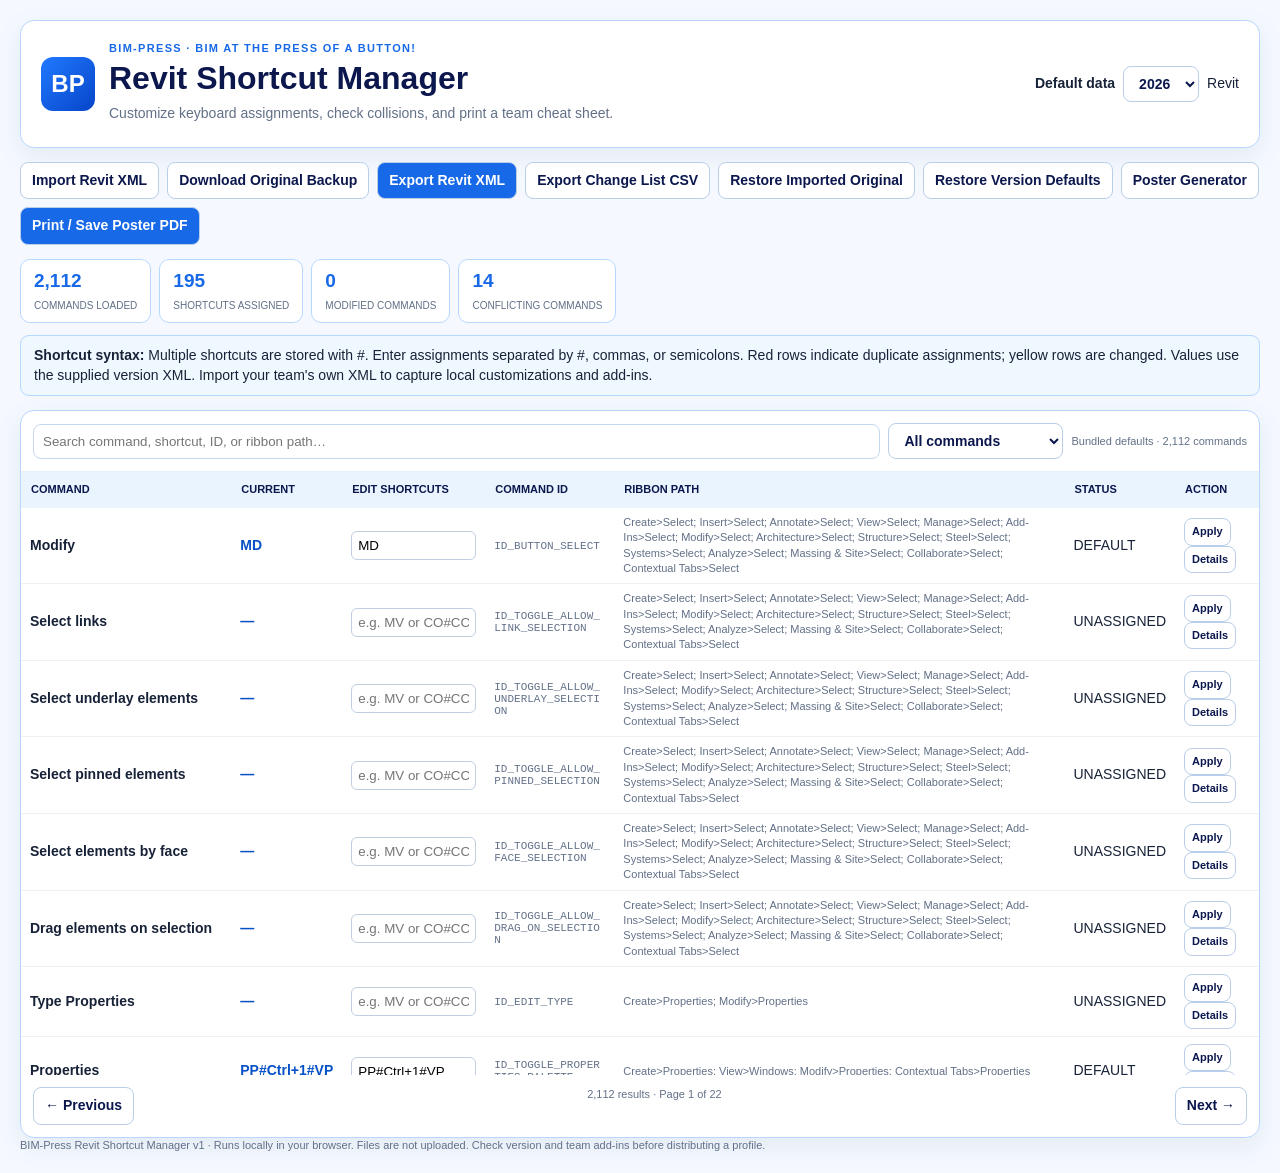
==== WEBSITE/apps/revit-keys/index.html @ 6be24c06 "Add Revit Keys shortcut manager app and its card Adds the portable Revit Shortcut Manager at WEBSITE" ====
<!doctype html><html><head><meta charset="utf-8"><meta name="viewport" content="width=device-width,initial-scale=1"><title>BIM-Press Revit Shortcut Manager</title><style>
:root{--b:#1769e8;--n:#0b174d;--p:#e8f3ff;--l:#b8d7ff;--r:#ffe3e3;--y:#fff4c7}*{box-sizing:border-box}body{margin:0;background:#f5f9ff;color:#172238;font:14px/1.4 "Segoe UI",Arial}.shell{max-width:1450px;margin:auto;padding:20px}.top,.panel,#poster{background:#fff;border:1px solid var(--l);border-radius:14px;box-shadow:0 8px 28px #173c7115}.top{padding:20px;display:flex;justify-content:space-between;align-items:center;gap:16px}.brand{display:flex;gap:14px;align-items:center}.logo{background:linear-gradient(135deg,#2079ff,#0745c9);color:#fff;border-radius:12px;font-size:24px;font-weight:900;width:54px;height:54px;display:grid;place-items:center}.eyebrow{color:var(--b);font-size:11px;font-weight:800;letter-spacing:.12em}h1{margin:0;color:var(--n);font-size:32px}p{margin:3px 0;color:#627087}.topright,.tools,.stats,.filters{display:flex;gap:8px;align-items:center;flex-wrap:wrap}button,select,.file{font:inherit;border:1px solid #b9cee8;border-radius:8px;padding:8px 11px;background:#fff;color:var(--n);font-weight:700;cursor:pointer}button:hover,.file:hover{border-color:var(--b)}.primary{background:var(--b);color:#fff}input[type=file]{display:none}.tools{padding:14px 0}.stats{margin-bottom:12px}.stat{background:white;border:1px solid var(--l);border-radius:10px;padding:8px 13px;min-width:130px}.stat b{display:block;color:var(--b);font-size:19px}.stat span{font-size:10px;color:#627087;text-transform:uppercase}.notice{background:#eff7ff;border:1px solid var(--l);padding:10px 13px;border-radius:9px;margin:10px 0 14px}.filters{padding:12px;border-bottom:1px solid #e6eef9}.filters input{flex:1;min-width:230px;border:1px solid #c5d7ed;border-radius:8px;padding:9px}.tablewrap{overflow:auto;max-height:67vh}table{border-collapse:collapse;width:100%;min-width:1000px}th{position:sticky;top:0;background:#e9f4ff;color:var(--n);text-align:left;text-transform:uppercase;font-size:11px;padding:10px}td{padding:7px 9px;border-bottom:1px solid #edf1f6;vertical-align:middle}tr.modified{background:var(--y)}tr.conflict{background:var(--r)}.id{font:11px Consolas,monospace;color:#637189;max-width:300px;overflow-wrap:anywhere}.key{font-weight:800;color:#0751c6}.edit{width:125px;padding:6px;border:1px solid #bfcee1;border-radius:6px}.small{padding:5px 7px;font-size:11px}.pager{display:flex;justify-content:space-between;padding:12px}.muted{font-size:11px;color:#627087}#poster{display:none;padding:18px}.phead{border-bottom:3px solid var(--b);padding-bottom:10px;margin-bottom:12px;display:flex;justify-content:space-between}#poster h2{font-size:28px;color:var(--n);margin:0}.grid{columns:4 240px;column-gap:10px}.cat{break-inside:avoid;border:1px solid #9ecbff;border-radius:9px;overflow:hidden;margin-bottom:10px}.cat h3{font-size:13px;color:#071b67;background:linear-gradient(90deg,#d8edff,#f5faff);padding:6px 8px;margin:0}.prow{display:flex;justify-content:space-between;gap:7px;font-size:10px;padding:4px 7px;border-bottom:1px solid #e4edf7}.prow b{white-space:nowrap;color:#0a4db6}.prow span{text-align:right}.toast{position:fixed;bottom:20px;right:20px;padding:12px 16px;background:#10214e;color:white;border-radius:9px;display:none}.modalbg{position:fixed;inset:0;background:#07152f88;display:none;place-items:center}.modal{background:white;border-radius:12px;padding:20px;max-width:550px}.modal button{float:right}
@media print{@page{size:landscape;margin:8mm}.shell{padding:0}.top,.tools,.stats,.notice,.panel,.foot{display:none!important}#poster{display:block!important;box-shadow:none;border:0;padding:0}.grid{column-count:4;column-width:auto}.cat{margin-bottom:5px}.cat h3{font-size:9px;padding:3px 5px}.prow{font-size:7px;padding:2px 4px}.phead{margin-bottom:6px}#poster h2{font-size:22px}}
</style></head><body><div class="shell">
<header class="top"><div class="brand"><div class="logo">BP</div><div><div class="eyebrow">BIM-PRESS · BIM AT THE PRESS OF A BUTTON!</div><h1>Revit Shortcut Manager</h1><p>Customize keyboard assignments, check collisions, and print a team cheat sheet.</p></div></div><div class="topright"><b>Default data</b><select id="version"><option>2023</option><option>2024</option><option>2025</option><option selected>2026</option></select><span>Revit</span></div></header>
<div class="tools"><label class="file" for="upload">Import Revit XML</label><input id="upload" type="file" accept=".xml"><button id="backup">Download Original Backup</button><button id="export" class="primary">Export Revit XML</button><button id="csv">Export Change List CSV</button><button id="restore">Restore Imported Original</button><button id="defaults">Restore Version Defaults</button><button id="toggle">Poster Generator</button><button id="print" class="primary">Print / Save Poster PDF</button></div>
<div class="stats"><div class="stat"><b id="total">0</b><span>Commands loaded</span></div><div class="stat"><b id="assigned">0</b><span>Shortcuts assigned</span></div><div class="stat"><b id="mods">0</b><span>Modified commands</span></div><div class="stat"><b id="confnum">0</b><span>Conflicting commands</span></div></div>
<div class="notice"><b>Shortcut syntax:</b> Multiple shortcuts are stored with #. Enter assignments separated by #, commas, or semicolons. Red rows indicate duplicate assignments; yellow rows are changed. Values use the supplied version XML. Import your team's own XML to capture local customizations and add-ins.</div>
<section class="panel" id="editor"><div class="filters"><input id="search" placeholder="Search command, shortcut, ID, or ribbon path…"><select id="filter"><option value="all">All commands</option><option value="assigned">Assigned shortcuts</option><option value="unassigned">Unassigned</option><option value="modified">Modified</option><option value="conflict">Conflicts</option></select><span class="muted" id="source"></span></div><div class="tablewrap"><table><thead><tr><th>Command</th><th>Current</th><th>Edit shortcuts</th><th>Command ID</th><th>Ribbon path</th><th>Status</th><th>Action</th></tr></thead><tbody id="rows"></tbody></table></div><div class="pager"><button id="prev">← Previous</button><span class="muted" id="page"></span><button id="next">Next →</button></div></section>
<section id="poster"><div class="phead"><div><div class="eyebrow">BIM-PRESS · REVIT QUICK REFERENCE</div><h2 id="ptitle"></h2><p id="psub"></p></div><div class="muted">Blue = shortcut · Yellow = modified · Red = conflict<br>Generated from current profile</div></div><div class="grid" id="grid"></div></section>
<div class="foot muted">BIM-Press Revit Shortcut Manager v1 · Runs locally in your browser. Files are not uploaded. Check version and team add-ins before distributing a profile.</div></div><div class="toast" id="toast"></div><div class="modalbg" id="mb"><div class="modal"><button id="close">Close</button><h2 id="mt"></h2><div id="md"></div></div></div>
<script>
const DB={"2023":"[base64]/[base64]","2024":"[base64]/[base64]","2025":"[base64]","2026":"[base64]/[base64]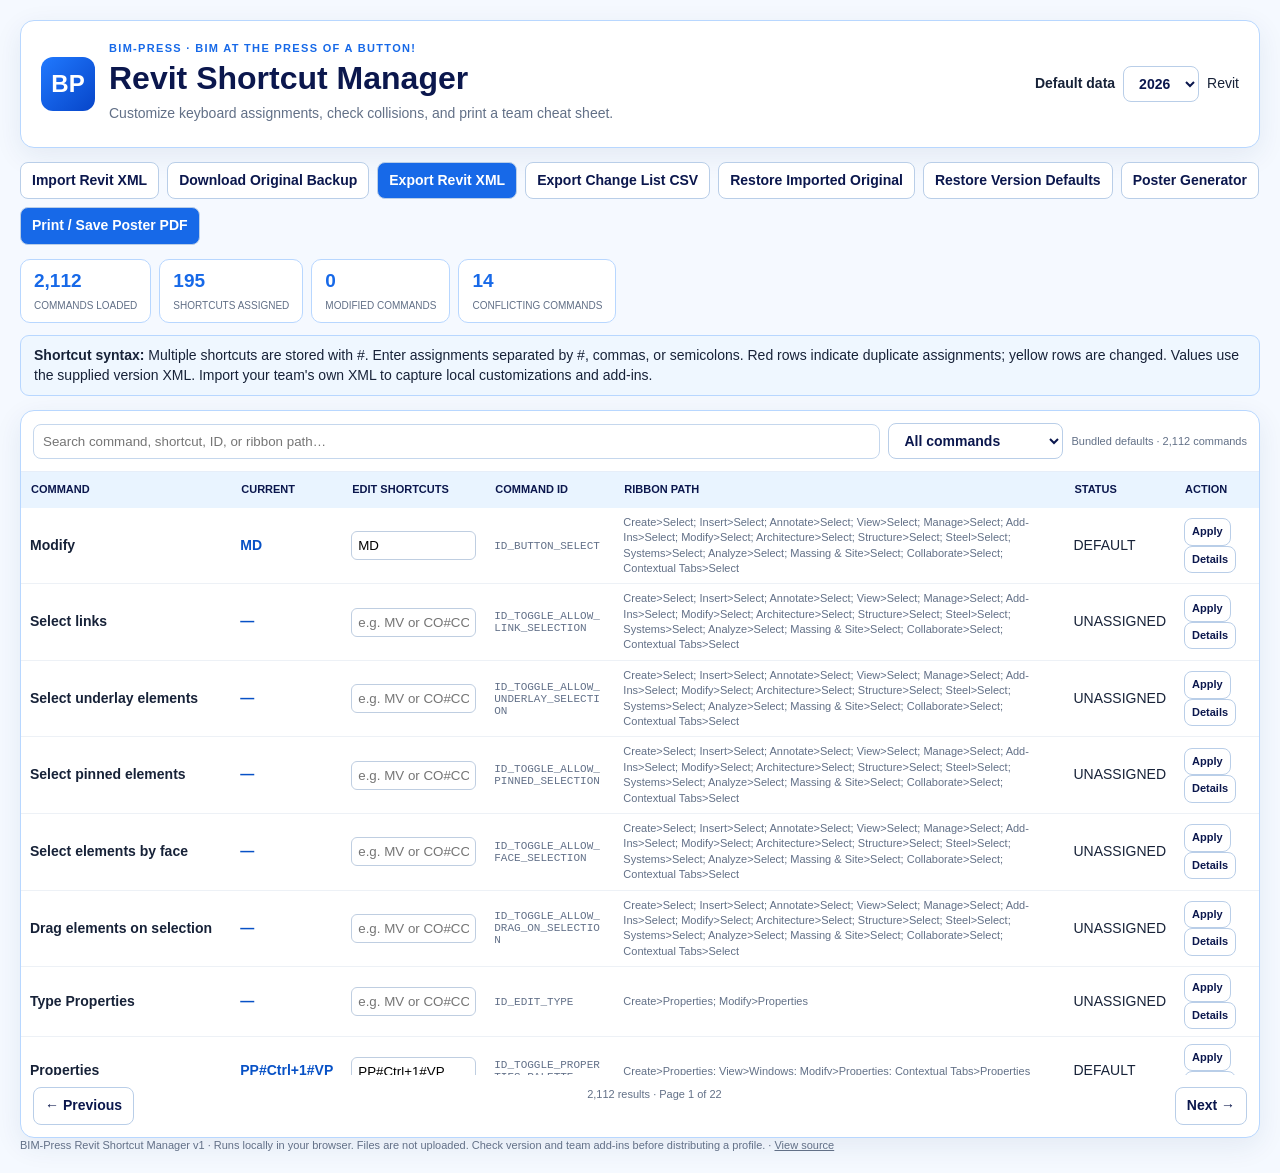
